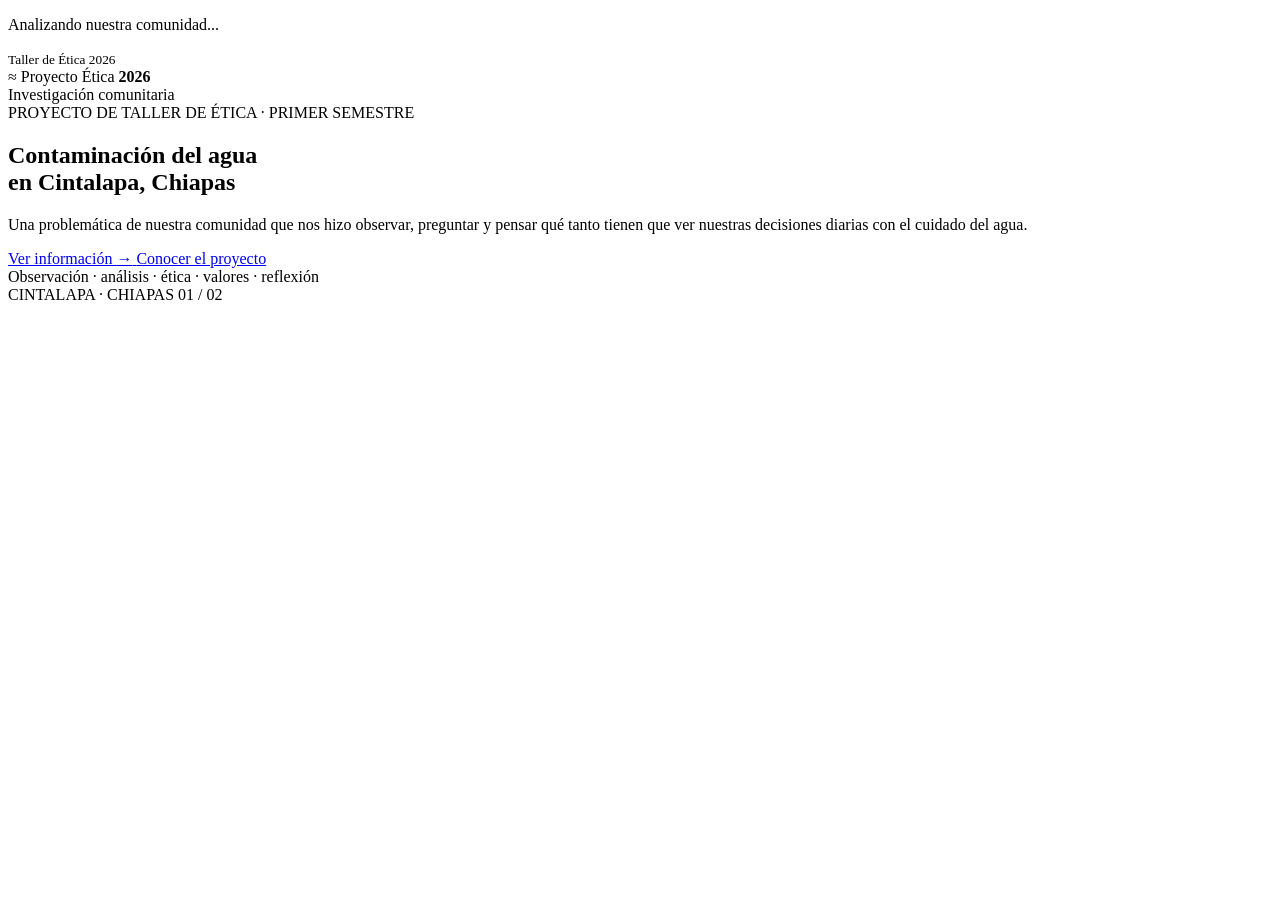
==== index.html @ bc9d2fe4 "Add files via upload" ====
<!DOCTYPE html>
<html lang="es">
<head>
  <meta charset="UTF-8">
  <meta name="viewport" content="width=device-width, initial-scale=1.0">
  <meta name="description" content="Proyecto de Taller de Ética 2026: Contaminación del agua en Cintalapa, Chiapas.">
  <title>Contaminación del agua | Cintalapa, Chiapas</title>
  <link rel="preconnect" href="https://fonts.googleapis.com">
  <link rel="preconnect" href="https://fonts.gstatic.com" crossorigin>
  <link href="https://fonts.googleapis.com/css2?family=DM+Sans:wght@400;500;600;700&family=Manrope:wght@600;700;800&display=swap" rel="stylesheet">
  <link rel="stylesheet" href="css/style.css">
</head>
<body class="landing">
  <div id="loader" class="loader">
    <div class="loader-ring"></div>
    <p>Analizando nuestra comunidad<span class="dots">...</span></p>
    <small>Taller de Ética 2026</small>
  </div>

  <main class="hero">
    <div class="water-bg" aria-hidden="true">
      <span class="orb orb-a"></span><span class="orb orb-b"></span><span class="orb orb-c"></span>
      <span class="bubble b1"></span><span class="bubble b2"></span><span class="bubble b3"></span>
      <div class="wave wave-1"></div><div class="wave wave-2"></div><div class="wave wave-3"></div>
      <div class="grid-3d"></div>
    </div>

    <nav class="landing-nav">
      <div class="brand"><span class="brand-mark">≈</span> Proyecto Ética <b>2026</b></div>
      <span class="nav-status"><i></i> Investigación comunitaria</span>
    </nav>

    <section class="hero-content">
      <div class="eyebrow reveal">PROYECTO DE TALLER DE ÉTICA · PRIMER SEMESTRE</div>
      <h1 class="reveal delay-1">Contaminación del agua<br><span>en Cintalapa, Chiapas</span></h1>
      <p class="hero-lead reveal delay-2">
        Una problemática de nuestra comunidad que nos hizo observar, preguntar y pensar
        qué tanto tienen que ver nuestras decisiones diarias con el cuidado del agua.
      </p>
      <div class="hero-actions reveal delay-3">
        <a class="btn btn-primary" href="informacion.html">
          Ver información <span>→</span>
        </a>
        <a class="btn btn-ghost" href="informacion.html#introduccion">Conocer el proyecto</a>
      </div>
      <div class="hero-note reveal delay-4">
        <span class="scroll-dot"></span>
        <span>Observación · análisis · ética · valores · reflexión</span>
      </div>
    </section>

    <div class="hero-footer">
      <span>CINTALAPA · CHIAPAS</span>
      <span>01 / 02</span>
    </div>
  </main>

  <script src="js/script.js"></script>
</body>
</html>
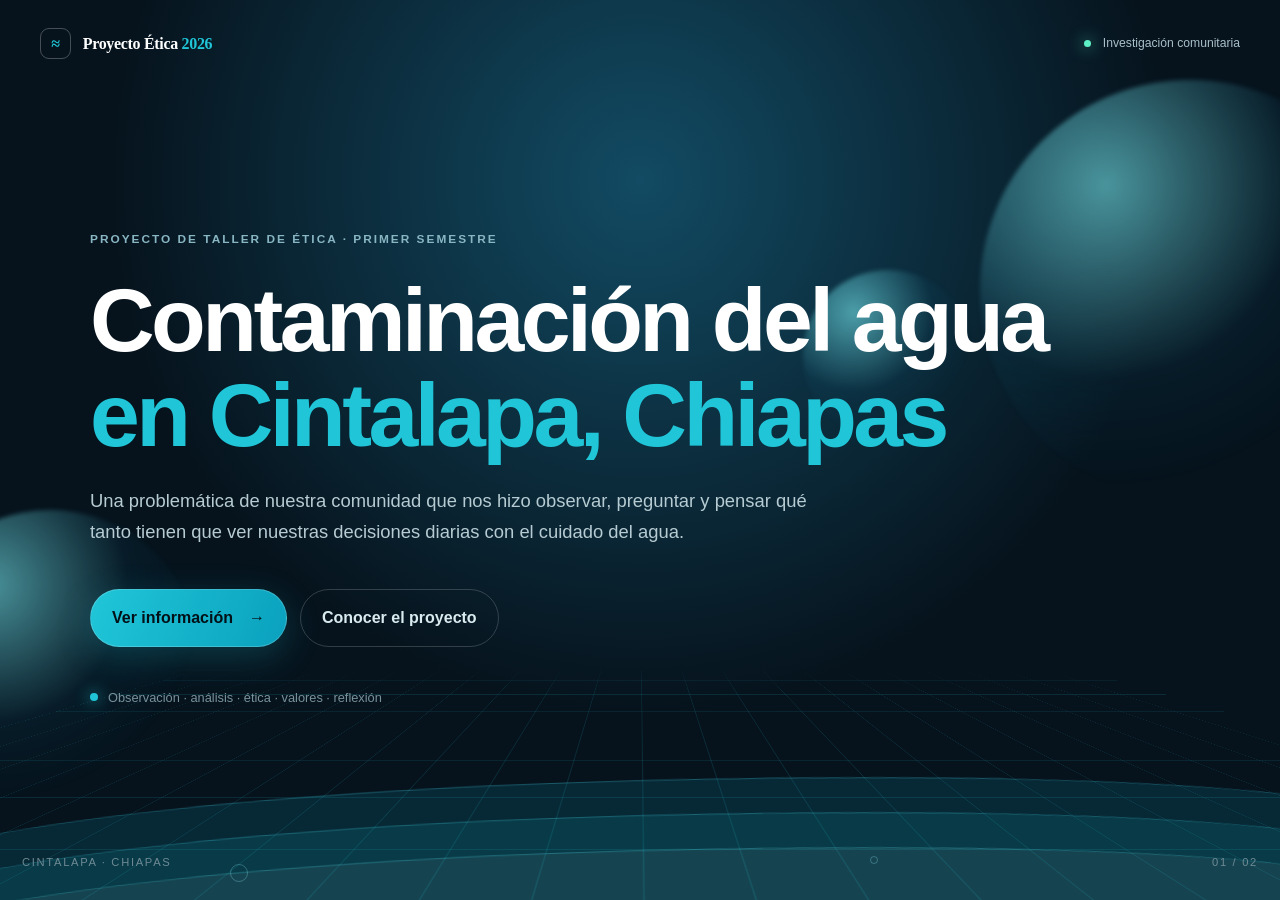
==== commit 7b43dd54: "Update stylesheet and script paths in index.html" ====
--- a/index.html
+++ b/index.html
@@ -8,7 +8,7 @@
   <link rel="preconnect" href="https://fonts.googleapis.com">
   <link rel="preconnect" href="https://fonts.gstatic.com" crossorigin>
   <link href="https://fonts.googleapis.com/css2?family=DM+Sans:wght@400;500;600;700&family=Manrope:wght@600;700;800&display=swap" rel="stylesheet">
-  <link rel="stylesheet" href="css/style.css">
+  <link rel="stylesheet" href="style.css">
 </head>
 <body class="landing">
   <div id="loader" class="loader">
@@ -55,6 +55,6 @@
     </div>
   </main>
 
-  <script src="js/script.js"></script>
+  <script src="script.js"></script>
 </body>
 </html>
--- a/style.css
+++ b/style.css
@@ -0,0 +1,47 @@
+:root{
+  --ink:#0b1720;--muted:#60717c;--paper:#f6f9fb;--white:#fff;
+  --water:#20c6d8;--water2:#087fa8;--deep:#06131d;--line:rgba(11,23,32,.1);
+  --shadow:0 25px 70px rgba(4,35,48,.14);--radius:26px;
+}
+*{box-sizing:border-box}html{scroll-behavior:smooth}body{margin:0;font-family:"DM Sans",sans-serif;color:var(--ink);background:var(--paper);line-height:1.7}a{text-decoration:none;color:inherit}button{font:inherit}
+h1,h2,h3{font-family:"Manrope",sans-serif;line-height:1.06;margin:0 0 22px;letter-spacing:-.04em}h2{font-size:clamp(2.3rem,5vw,4.8rem)}h2 span,h1 span{color:var(--water)}p{margin:0 0 18px}.container{width:min(1180px,calc(100% - 44px));margin:auto}.narrow{width:min(900px,calc(100% - 44px))}
+.section{padding:120px 0;position:relative;overflow:hidden}.section-kicker,.eyebrow{font-size:.74rem;font-weight:800;letter-spacing:.17em;color:#6b7e88;margin-bottom:24px}.section-kicker{color:#1d8096}.wide-lead{max-width:850px;font-size:1.12rem;color:var(--muted);margin-bottom:46px}.lead{font-size:1.16rem;font-weight:600}.display{font-size:clamp(3.2rem,7vw,7rem);max-width:850px}
+.landing{background:#06131d;color:white;overflow:hidden}.loader{position:fixed;inset:0;z-index:1000;background:#06131d;display:grid;place-items:center;text-align:center;transition:opacity .7s,visibility .7s}.loader.hide{opacity:0;visibility:hidden}.loader-ring{width:64px;height:64px;border:2px solid rgba(255,255,255,.2);border-top-color:var(--water);border-radius:50%;animation:spin 1s linear infinite;margin:auto auto 20px}.loader p{font-weight:700;margin:0}.loader small{color:#7ea1ae}.dots{animation:blink 1.2s infinite}.hero{min-height:100svh;position:relative;display:flex;flex-direction:column}.water-bg{position:absolute;inset:0;overflow:hidden;background:radial-gradient(circle at 50% 20%,#124b63 0,#06131d 55%)}.grid-3d{position:absolute;inset:45% -10% -25%;background:linear-gradient(rgba(32,198,216,.14) 1px,transparent 1px),linear-gradient(90deg,rgba(32,198,216,.14) 1px,transparent 1px);background-size:70px 70px;transform:perspective(420px) rotateX(62deg);mask-image:linear-gradient(to bottom,transparent,#000 18%,#000);animation:gridMove 9s linear infinite}.wave{position:absolute;left:-10%;width:120%;height:300px;border-radius:45% 55% 0 0/25% 25% 0 0;border-top:1px solid rgba(80,240,255,.25);filter:blur(.2px);transform:rotate(-2deg);bottom:-180px}.wave-1{background:rgba(11,133,163,.18);animation:wave 10s ease-in-out infinite}.wave-2{bottom:-215px;background:rgba(20,198,216,.11);animation:wave 14s ease-in-out infinite reverse}.wave-3{bottom:-250px;background:rgba(255,255,255,.05);animation:wave 18s ease-in-out infinite}.orb{position:absolute;border-radius:50%;filter:blur(2px);background:radial-gradient(circle at 30% 25%,rgba(128,249,255,.55),rgba(18,107,139,.1) 45%,transparent 70%);animation:float 9s ease-in-out infinite}.orb-a{width:420px;height:420px;right:-120px;top:80px}.orb-b{width:300px;height:300px;left:-100px;bottom:10%;animation-delay:-3s}.orb-c{width:170px;height:170px;right:24%;top:30%;animation-delay:-6s}.bubble{position:absolute;border:1px solid rgba(180,255,255,.3);border-radius:50%;animation:rise 10s linear infinite}.b1{width:18px;height:18px;left:18%;bottom:2%}.b2{width:8px;height:8px;left:68%;bottom:4%;animation-delay:3s}.b3{width:25px;height:25px;left:83%;bottom:-4%;animation-delay:6s}
+.landing-nav{position:relative;z-index:3;width:min(1200px,calc(100% - 44px));margin:0 auto;padding:28px 0;display:flex;justify-content:space-between;align-items:center}.brand{font-family:"Manrope";font-weight:800;letter-spacing:-.02em}.brand b{color:var(--water)}.brand-mark{display:inline-grid;place-items:center;width:31px;height:31px;border:1px solid rgba(255,255,255,.25);border-radius:9px;color:var(--water);margin-right:8px}.nav-status{font-size:.76rem;color:#a9c0c9}.nav-status i{display:inline-block;width:7px;height:7px;background:#5ef0c5;border-radius:50%;margin-right:8px;box-shadow:0 0 16px #5ef0c5}.hero-content{position:relative;z-index:2;width:min(1100px,calc(100% - 44px));margin:auto;flex:1;display:flex;flex-direction:column;justify-content:center;padding:60px 0 110px}.landing .eyebrow{color:#89b6c3}.hero h1{font-size:clamp(3.3rem,7vw,7.3rem);max-width:1000px}.hero-lead{max-width:720px;color:#b6cbd2;font-size:1.15rem}.hero-actions{display:flex;gap:13px;flex-wrap:wrap;margin:24px 0 40px}.btn{padding:14px 21px;border-radius:999px;font-weight:800;border:1px solid rgba(255,255,255,.18);transition:.3s;display:inline-flex;align-items:center;gap:16px}.btn-primary{background:linear-gradient(110deg,var(--water),#0aa1be);color:#031017;box-shadow:0 10px 35px rgba(32,198,216,.22)}.btn-primary:hover{transform:translateY(-3px);box-shadow:0 15px 45px rgba(32,198,216,.35)}.btn-ghost{color:#d9ebef}.btn-ghost:hover{background:rgba(255,255,255,.07)}.hero-note{display:flex;gap:10px;align-items:center;color:#78929c;font-size:.8rem}.scroll-dot{width:8px;height:8px;border-radius:50%;background:var(--water);box-shadow:0 0 15px var(--water)}.hero-footer{position:absolute;z-index:3;bottom:28px;left:22px;right:22px;display:flex;justify-content:space-between;color:#6e8a95;font-size:.7rem;letter-spacing:.15em}
+.reveal{opacity:0;transform:translateY(25px);animation:reveal .9s ease forwards}.delay-1{animation-delay:.12s}.delay-2{animation-delay:.24s}.delay-3{animation-delay:.36s}.delay-4{animation-delay:.48s}
+.site-header{position:sticky;top:0;z-index:50;display:flex;align-items:center;justify-content:space-between;padding:13px 28px;background:rgba(246,249,251,.83);backdrop-filter:blur(18px);border-bottom:1px solid var(--line)}.site-header .brand-mark{border-color:var(--line);color:var(--water2)}.main-nav{display:flex;gap:2px;align-items:center;overflow:auto;max-width:75%}.main-nav a{font-size:.76rem;font-weight:700;padding:8px 9px;color:#526670;border-radius:999px;white-space:nowrap;transition:.25s}.main-nav a:hover{color:var(--water2);background:white}.menu-toggle{display:none;border:0;background:none}.progress-bar{position:fixed;z-index:60;top:0;left:0;width:100%;height:3px;background:transparent}.progress-bar span{display:block;width:0;height:100%;background:linear-gradient(90deg,var(--water2),var(--water));transition:width .1s}
+.report-hero{min-height:calc(100svh - 60px);display:flex;align-items:center;background:radial-gradient(circle at 80% 30%,rgba(32,198,216,.2),transparent 30%),linear-gradient(135deg,#06131d,#0b2838);color:white}.hero-mini-grid{position:absolute;inset:55% -10% -20%;background:linear-gradient(rgba(65,226,239,.12) 1px,transparent 1px),linear-gradient(90deg,rgba(65,226,239,.12) 1px,transparent 1px);background-size:65px 65px;transform:perspective(500px) rotateX(63deg);mask-image:linear-gradient(to bottom,transparent,#000 20%);animation:gridMove 10s linear infinite}.section-orbs span{position:absolute;border-radius:50%;border:1px solid rgba(91,235,245,.16);animation:pulse 7s ease-in-out infinite}.section-orbs span:nth-child(1){width:430px;height:430px;right:-170px;top:50px}.section-orbs span:nth-child(2){width:280px;height:280px;left:-120px;bottom:50px;animation-delay:-3s}.section-orbs span:nth-child(3){width:100px;height:100px;right:30%;top:20%;animation-delay:-5s}.hero-grid{display:grid;grid-template-columns:1.25fr .6fr;gap:70px;align-items:end;position:relative;z-index:2}.report-hero .intro-copy{max-width:720px;color:#b7cdd5;font-size:1.15rem}.hero-tags{display:flex;gap:9px;flex-wrap:wrap;margin-top:30px}.hero-tags span{border:1px solid rgba(255,255,255,.16);padding:7px 12px;border-radius:999px;font-size:.75rem;color:#c7dbe1}.glass{background:rgba(255,255,255,.08);border:1px solid rgba(255,255,255,.14);backdrop-filter:blur(18px);border-radius:var(--radius);padding:32px;box-shadow:0 30px 70px rgba(0,0,0,.2)}.hero-card p{color:#c4d6db}.card-number{font-family:"Manrope";font-size:4rem;color:var(--water);line-height:1;margin-bottom:40px}.arrow-link{display:flex;justify-content:space-between;border-top:1px solid rgba(255,255,255,.15);padding-top:18px;font-size:.85rem;color:#dbeaf0}
+.light{background:var(--paper)}.two-col{display:grid;grid-template-columns:1fr 1fr;gap:60px;color:#526670}.quote-box{margin-top:50px;padding:30px 35px;border-left:4px solid var(--water);background:white;border-radius:0 var(--radius) var(--radius) 0;box-shadow:var(--shadow);display:flex;gap:20px;align-items:flex-start}.quote-box span{font-size:4rem;line-height:.7;color:var(--water);font-family:serif}.quote-box p{font-size:1.2rem;font-weight:600;color:#1b3541}.index-section{background:#edf4f6}.index-grid{display:grid;grid-template-columns:repeat(4,1fr);gap:12px;margin-top:42px}.index-grid a{background:white;border:1px solid var(--line);border-radius:20px;padding:23px;min-height:145px;display:flex;flex-direction:column;gap:8px;transition:.3s}.index-grid a:hover{transform:translateY(-6px);box-shadow:var(--shadow);border-color:rgba(32,198,216,.3)}.index-grid a:first-letter{color:var(--water2)}.index-grid b{font-size:1rem}.index-grid small{color:var(--muted)}
+.dark-section{background:#071821;color:#eaf7f8}.dark-section .section-kicker,.dark-section .story-text p,.dark-section .location-info span{color:#89a8b2}.split-heading{display:flex;justify-content:space-between;gap:40px;align-items:flex-start;margin-bottom:50px}.big-number{font:800 7rem/.8 "Manrope";color:rgba(255,255,255,.07)}.big-number.blue{color:rgba(8,127,168,.13)}.story-grid{display:grid;grid-template-columns:1fr 1fr;gap:70px}.story-text{color:#b7cbd1}.story-text strong{color:white}.location-card{background:#0c2632;border:1px solid rgba(255,255,255,.09);border-radius:var(--radius);overflow:hidden}.map-placeholder{height:310px;display:grid;place-items:center;align-content:center;gap:10px;background:radial-gradient(circle,rgba(32,198,216,.18),transparent 55%),linear-gradient(135deg,#0a202b,#071821);color:var(--water);font-size:3rem}.map-placeholder small{font-size:.65rem;letter-spacing:.12em;color:#7fa0aa}.location-info{padding:20px 24px;display:flex;justify-content:space-between;gap:15px}.location-info b{color:white}.observation-section{background:#102c37;color:#eaf7f8}.observation-section .section-kicker,.observation-main p:not(.lead){color:#abc3ca}.observation-layout{display:grid;grid-template-columns:1fr .75fr;gap:80px}.observation-list{border-top:1px solid rgba(255,255,255,.15)}.observation-list div{display:flex;gap:20px;padding:17px 0;border-bottom:1px solid rgba(255,255,255,.12);align-items:center}.observation-list b{color:var(--water);font-size:.75rem}.observation-list span{font-weight:700}
+.cards-3,.ethics-grid,.results-grid,.team-grid{display:grid;grid-template-columns:repeat(3,1fr);gap:18px}.info-card,.ethic-card,.member-card{background:white;border:1px solid var(--line);border-radius:var(--radius);padding:28px;transition:.3s}.info-card:hover,.ethic-card:hover,.member-card:hover{transform:translateY(-5px);box-shadow:var(--shadow)}.info-card>span{color:var(--water2);font-weight:800}.info-card p,.ethic-card p,.member-card p{color:var(--muted)}.fact-strip{margin-top:20px;padding:20px 24px;background:#e5f3f6;border-radius:18px;display:flex;gap:18px}.fact-strip b{white-space:nowrap}.ethics-section{background:linear-gradient(135deg,#06202b,#0a3c4d);color:white}.ethics-section .section-kicker{color:#7fe7f1}.ethics-section .wide-lead{color:#b8d1d7}.ethics-grid{grid-template-columns:repeat(3,1fr)}.ethic-card{background:rgba(255,255,255,.07);border-color:rgba(255,255,255,.1)}.ethic-card:hover{background:rgba(255,255,255,.11)}.ethic-card p{color:#b9cdd3}.icon{font-size:2rem;color:var(--water);margin-bottom:20px}.values-cloud{display:flex;gap:10px;flex-wrap:wrap;margin:30px 0}.values-cloud span{border:1px solid rgba(255,255,255,.16);border-radius:999px;padding:8px 14px;font-size:.78rem}.reflection-panel{border:1px solid rgba(255,255,255,.12);background:rgba(0,0,0,.15);padding:30px;border-radius:var(--radius)}.reflection-panel small{color:var(--water);font-weight:800;letter-spacing:.14em}.reflection-panel p{font-size:1.25rem;font-weight:600;margin-top:15px;color:#e4f3f5}
+.timeline{max-width:850px;margin:45px auto 0}.timeline-item{display:grid;grid-template-columns:70px 1fr;gap:25px;padding:25px 0;border-top:1px solid var(--line)}.timeline-item>span{width:52px;height:52px;border-radius:50%;background:#dff4f7;color:#087f94;display:grid;place-items:center;font-weight:800}.timeline-item p{color:var(--muted)}
+.gallery-section{background:#eaf2f4}.gallery{display:grid;grid-template-columns:repeat(3,1fr);gap:18px}.evidence-card{margin:0;background:white;border-radius:22px;overflow:hidden;border:1px solid var(--line);transition:.3s}.evidence-card:hover{transform:translateY(-6px);box-shadow:var(--shadow)}.photo-placeholder{aspect-ratio:4/3;background:linear-gradient(145deg,#0a2633,#123e4c);display:grid;place-items:center;align-content:center;text-align:center;color:white;gap:6px;cursor:zoom-in}.photo-placeholder span{font:800 3.2rem "Manrope";color:var(--water)}.photo-placeholder b{font-size:.68rem;letter-spacing:.1em}.photo-placeholder small{color:#a8c7ce}.evidence-card figcaption{display:flex;justify-content:space-between;padding:15px 17px;gap:10px;font-size:.78rem}.evidence-card figcaption span{color:var(--muted);text-align:right}.video-placeholder{margin-top:22px;background:#071821;color:white;border-radius:22px;padding:30px;display:flex;gap:20px;align-items:center}.video-placeholder>span{width:52px;height:52px;border-radius:50%;display:grid;place-items:center;background:var(--water);color:#05212a}.video-placeholder small{display:block;color:#91adb6}
+.results-section{background:#06131d;color:white}.results-section .section-kicker{color:#72dbe7}.results-grid{grid-template-columns:repeat(2,1fr);margin-top:40px}.result-big{padding:28px;border:1px solid rgba(255,255,255,.11);border-radius:22px;background:rgba(255,255,255,.045)}.result-big strong{color:var(--water);font-size:2.5rem;font-family:"Manrope"}.result-big p{color:#b9cbd1;font-size:1.02rem;margin-top:15px}.human-note{margin-top:22px;padding:35px;border-radius:var(--radius);background:linear-gradient(120deg,rgba(32,198,216,.12),rgba(255,255,255,.03));border:1px solid rgba(255,255,255,.1);display:flex;gap:25px}.note-mark{font:5rem/1 Georgia;color:var(--water)}.human-note p{font-size:1.25rem;color:#dbeaed}
+.conclusion-section{background:white}.conclusion-section p{font-size:1.1rem;color:#4f636d}.final-line{margin-top:40px;padding:25px;border-radius:20px;background:#e6f6f8;color:#087f94;font-size:1.35rem;font-weight:800;text-align:center}.team-section{background:#edf4f6}.team-grid{grid-template-columns:repeat(5,1fr)}.member-card{padding:22px}.avatar{width:58px;height:58px;border-radius:18px;background:#07303e;color:var(--water);display:grid;place-items:center;font-weight:800;margin-bottom:25px}.member-card h3{font-size:1.05rem}.member-card>span{display:inline-block;color:#087f94;font-weight:800;font-size:.72rem;margin-bottom:12px}.bibliography-section{background:#f7fafb}.references{padding-left:23px}.references li{padding:13px 0;color:#4e626b}.source-note{margin-top:25px;padding:20px;background:#e9f3f5;border-radius:18px;color:#526670;font-size:.9rem}.site-footer{padding:28px;display:flex;justify-content:space-between;gap:20px;background:#06131d;color:#9db5bd;font-size:.75rem}.site-footer a{color:var(--water)}
+.lightbox{position:fixed;inset:0;z-index:100;background:rgba(0,10,15,.9);display:none;place-items:center;padding:30px}.lightbox.show{display:grid}.lightbox-close{position:absolute;top:20px;right:25px;border:0;background:none;color:white;font-size:3rem;cursor:pointer}.lightbox-content{max-width:900px;width:100%;padding:40px;border-radius:25px;background:#0b2733;color:white;text-align:center}.lightbox-content .photo-placeholder{cursor:default;border-radius:16px}
+@keyframes spin{to{transform:rotate(360deg)}}@keyframes blink{50%{opacity:.3}}@keyframes float{50%{transform:translateY(-35px) translateX(20px)}}@keyframes wave{50%{transform:translateX(-4%) rotate(2deg)}}@keyframes gridMove{to{background-position:0 70px}}@keyframes rise{0%{transform:translateY(0) scale(.7);opacity:0}15%{opacity:.8}100%{transform:translateY(-100vh) scale(1.2);opacity:0}}@keyframes pulse{50%{transform:scale(1.08);opacity:.6}}@keyframes reveal{to{opacity:1;transform:none}}
+@media(max-width:980px){.main-nav{max-width:70%}.index-grid{grid-template-columns:repeat(2,1fr)}.hero-grid,.story-grid,.observation-layout{grid-template-columns:1fr}.hero-card{max-width:600px}.cards-3,.ethics-grid{grid-template-columns:1fr 1fr}.team-grid{grid-template-columns:repeat(2,1fr)}}
+@media(max-width:720px){.section{padding:85px 0}.container,.narrow{width:min(100% - 30px,1180px)}.site-header{padding:12px 15px}.menu-toggle{display:flex;flex-direction:column;gap:4px}.menu-toggle span{width:23px;height:2px;background:var(--ink)}.main-nav{position:absolute;top:100%;left:0;right:0;max-width:none;background:rgba(246,249,251,.98);padding:12px 15px;display:none;flex-direction:column;align-items:stretch;border-bottom:1px solid var(--line);max-height:75vh;overflow:auto}.main-nav.open{display:flex}.main-nav a{padding:11px}.hero-content{padding-bottom:90px}.landing-nav{width:calc(100% - 30px)}.nav-status{display:none}.hero h1{font-size:clamp(2.8rem,14vw,5rem)}.display{font-size:clamp(2.8rem,13vw,5rem)}.hero-grid{gap:35px}.two-col,.cards-3,.ethics-grid,.results-grid,.gallery{grid-template-columns:1fr}.index-grid{grid-template-columns:1fr}.split-heading{margin-bottom:30px}.big-number{font-size:4rem}.team-grid{grid-template-columns:1fr}.site-footer{flex-direction:column}.fact-strip{flex-direction:column}.location-info{flex-direction:column}.hero-footer{font-size:.6rem}.report-hero{padding-top:50px}.hero-mini-grid{inset:65% -20% -20%}.timeline-item{grid-template-columns:55px 1fr;gap:16px}.hero-actions .btn{width:100%;justify-content:center}.human-note{flex-direction:column}.landing .hero-content{justify-content:center}}
+
+/* Bloque extra de análisis del equipo */
+.analysis-section{background:#f3f8f9}.analysis-grid{display:grid;grid-template-columns:repeat(2,1fr);gap:18px;margin-top:30px}.analysis-card{background:#fff;border:1px solid var(--line);border-radius:var(--radius);padding:28px;transition:.3s;box-shadow:0 8px 30px rgba(4,40,52,.05)}.analysis-card:hover{transform:translateY(-5px);box-shadow:var(--shadow)}.analysis-card>span{display:inline-grid;place-items:center;width:38px;height:38px;border-radius:12px;background:#e5f5f7;color:#087f94;font-weight:800;margin-bottom:18px}.analysis-card h3{margin-bottom:10px}.analysis-card p{color:var(--muted);line-height:1.75}.team-grid{grid-template-columns:repeat(2,1fr)}.team-note{margin-top:28px}.team-note p{margin:0;color:#4f636d}
+@media(max-width:800px){.analysis-grid{grid-template-columns:1fr}.team-grid{grid-template-columns:1fr}}
+/* Evidencias fotográficas reales */
+.evidence-intro{display:grid;grid-template-columns:1fr 1fr;gap:18px;margin:25px 0 30px}.evidence-intro>div{background:#fff;border:1px solid var(--line);border-radius:18px;padding:20px}.evidence-intro b{font-family:'Manrope';font-size:1rem}.evidence-intro p{margin:8px 0 0;color:var(--muted);line-height:1.7}.real-evidence{height:100%;display:flex;flex-direction:column}.real-evidence>img{width:100%;aspect-ratio:4/3;object-fit:cover;display:block;transition:transform .55s ease,filter .55s ease}.real-evidence:hover>img{transform:scale(1.035);filter:saturate(1.08)}.real-evidence figcaption{padding:17px 18px 20px;display:block}.real-evidence figcaption>div{display:flex;justify-content:space-between;gap:12px;align-items:flex-start}.real-evidence figcaption b{font-family:'Manrope';font-size:.86rem}.real-evidence figcaption span{font-size:.72rem;color:var(--water);font-weight:700;text-align:right}.real-evidence figcaption p{margin:11px 0 0;color:var(--muted);font-size:.82rem;line-height:1.65}.evidence-note{margin-top:24px;padding:19px 22px;border-radius:18px;background:#08222d;color:#d9edf0;display:flex;gap:10px;align-items:flex-start;line-height:1.6}.evidence-note b{color:#7de1eb;white-space:nowrap}.evidence-note span{color:#c1d5da}.real-evidence{box-shadow:0 12px 30px rgba(5,31,40,.07)}
+@media(max-width:800px){.evidence-intro{grid-template-columns:1fr}.real-evidence figcaption>div{display:block}.real-evidence figcaption span{display:block;text-align:left;margin-top:4px}.evidence-note{display:block}.evidence-note b{display:block;margin-bottom:5px}}
+.section-photo-feature{margin-top:34px;border-radius:26px;overflow:hidden;background:#fff;border:1px solid var(--line);display:grid;grid-template-columns:1.15fr .85fr;box-shadow:0 18px 45px rgba(5,31,40,.08)}.section-photo-feature.reverse{grid-template-columns:.85fr 1.15fr}.section-photo-feature.reverse img{order:2}.section-photo-feature img{width:100%;height:100%;min-height:290px;object-fit:cover}.section-photo-feature>div{padding:32px;align-self:center}.section-photo-feature span{font-size:.7rem;letter-spacing:.12em;text-transform:uppercase;color:var(--water);font-weight:800}.section-photo-feature h3{font:800 1.55rem/1.15 'Manrope';margin:9px 0 12px}.section-photo-feature p{color:var(--muted);line-height:1.75;margin:0}.observation-feature{background:#f7fbfc}@media(max-width:800px){.section-photo-feature,.section-photo-feature.reverse{grid-template-columns:1fr}.section-photo-feature.reverse img{order:0}.section-photo-feature>div{padding:24px}.section-photo-feature img{min-height:220px}}
+.lightbox-content img{max-width:min(94vw,1200px);max-height:88vh;border-radius:14px;display:block;object-fit:contain;box-shadow:0 25px 80px rgba(0,0,0,.35)}
+
+
+/* Video real de la actividad */
+.video-evidence{margin-top:46px;padding:34px;border-radius:28px;background:linear-gradient(135deg,#071821,#0c2b38);border:1px solid rgba(32,198,216,.18);box-shadow:0 25px 70px rgba(4,35,48,.16);color:#eaf7f8}
+.video-heading>span{font-size:.72rem;font-weight:800;letter-spacing:.16em;color:#20c6d8}
+.video-heading h3{font-size:clamp(1.7rem,3vw,2.8rem);margin-top:10px;margin-bottom:12px}
+.video-heading p{max-width:760px;color:#a9c2ca}
+.video-frame{margin-top:26px;overflow:hidden;border-radius:22px;background:#02080c;border:1px solid rgba(255,255,255,.12);box-shadow:0 20px 50px rgba(0,0,0,.28)}
+.video-frame video{display:block;width:100%;height:auto;max-height:720px;object-fit:contain;background:#02080c}
+.video-caption{margin:13px 0 0;color:#7fa0aa;font-size:.8rem;text-align:center}
+@media(max-width:700px){
+  .video-evidence{padding:20px;border-radius:22px}
+  .video-frame{border-radius:16px}
+}
